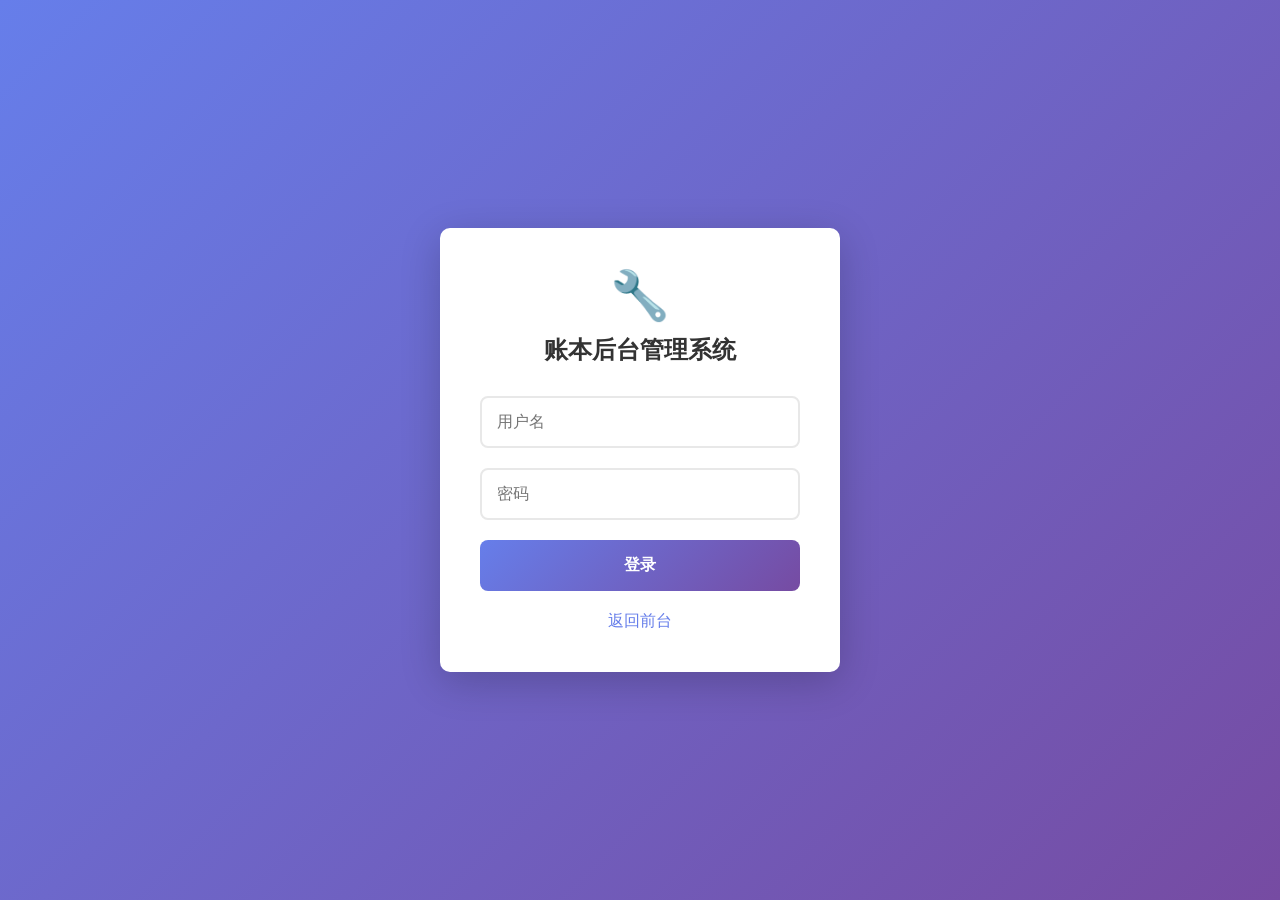
==== admin.html @ 7beb46d8 "添加管理员后台" ====
<!DOCTYPE html>
<html lang="zh-CN">
<head>
    <meta charset="UTF-8">
    <meta name="viewport" content="width=device-width, initial-scale=1.0">
    <title>账本后台管理系统</title>
    <style>
        * {
            margin: 0;
            padding: 0;
            box-sizing: border-box;
        }

        body {
            font-family: -apple-system, BlinkMacSystemFont, 'Segoe UI', Roboto, 'Helvetica Neue', Arial, sans-serif;
            background: #f5f5f5;
            min-height: 100vh;
        }

        .login-page {
            display: flex;
            justify-content: center;
            align-items: center;
            min-height: 100vh;
            background: linear-gradient(135deg, #667eea 0%, #764ba2 100%);
        }

        .login-container {
            background: white;
            padding: 40px;
            border-radius: 10px;
            box-shadow: 0 10px 40px rgba(0,0,0,0.2);
            width: 100%;
            max-width: 400px;
        }

        .login-header {
            text-align: center;
            margin-bottom: 30px;
        }

        .login-header .login-icon {
            font-size: 48px;
            margin-bottom: 10px;
        }

        .login-header h1 {
            font-size: 24px;
            color: #333;
        }

        .login-form-group {
            margin-bottom: 20px;
        }

        .login-form-group input {
            width: 100%;
            padding: 15px;
            border: 2px solid #e8e8e8;
            border-radius: 8px;
            font-size: 16px;
            transition: border-color 0.3s;
        }

        .login-form-group input:focus {
            outline: none;
            border-color: #667eea;
        }

        .login-btn {
            width: 100%;
            padding: 15px;
            border: none;
            border-radius: 8px;
            background: linear-gradient(135deg, #667eea 0%, #764ba2 100%);
            color: white;
            font-size: 16px;
            font-weight: bold;
            cursor: pointer;
            transition: transform 0.2s;
        }

        .login-btn:hover {
            transform: translateY(-2px);
        }

        .back-link {
            display: block;
            text-align: center;
            margin-top: 20px;
            color: #667eea;
            text-decoration: none;
        }

        .back-link:hover {
            text-decoration: underline;
        }

        .container {
            max-width: 1400px;
            margin: 0 auto;
            padding: 20px;
            display: none;
        }

        .container.active {
            display: block;
        }

        .header {
            background: linear-gradient(135deg, #667eea 0%, #764ba2 100%);
            color: white;
            padding: 20px;
            border-radius: 10px;
            margin-bottom: 20px;
            display: flex;
            justify-content: space-between;
            align-items: center;
        }

        .header h1 {
            font-size: 24px;
        }

        .header-actions {
            display: flex;
            gap: 10px;
        }

        .btn {
            padding: 10px 20px;
            border: none;
            border-radius: 5px;
            cursor: pointer;
            font-size: 14px;
            transition: all 0.3s;
        }

        .btn-primary {
            background: #4CAF50;
            color: white;
        }

        .btn-primary:hover {
            background: #45a049;
        }

        .btn-secondary {
            background: #2196F3;
            color: white;
        }

        .btn-secondary:hover {
            background: #1976D2;
        }

        .btn-danger {
            background: #f44336;
            color: white;
        }

        .btn-danger:hover {
            background: #d32f2f;
        }

        .btn-warning {
            background: #FF9800;
            color: white;
        }

        .btn-warning:hover {
            background: #F57C00;
        }

        .btn-sm {
            padding: 5px 10px;
            font-size: 12px;
        }

        .main-content {
            display: grid;
            grid-template-columns: 300px 1fr;
            gap: 20px;
        }

        .sidebar {
            background: white;
            border-radius: 10px;
            padding: 20px;
            height: fit-content;
        }

        .sidebar h3 {
            margin-bottom: 15px;
            color: #333;
        }

        .user-list {
            max-height: 500px;
            overflow-y: auto;
        }

        .user-item {
            padding: 12px;
            border-bottom: 1px solid #eee;
            cursor: pointer;
            transition: all 0.3s;
            border-radius: 5px;
        }

        .user-item:hover {
            background: #f0f0f0;
        }

        .user-item.active {
            background: #e3f2fd;
            border-left: 3px solid #2196F3;
        }

        .user-item .username {
            font-weight: bold;
            color: #333;
        }

        .user-item .stats {
            font-size: 12px;
            color: #666;
            margin-top: 5px;
        }

        .content-area {
            background: white;
            border-radius: 10px;
            padding: 20px;
        }

        .section-title {
            font-size: 20px;
            margin-bottom: 20px;
            padding-bottom: 10px;
            border-bottom: 2px solid #eee;
            color: #333;
        }

        .user-info {
            margin-bottom: 30px;
        }

        .info-grid {
            display: grid;
            grid-template-columns: repeat(auto-fit, minmax(200px, 1fr));
            gap: 15px;
            margin-bottom: 20px;
        }

        .info-item {
            background: #f9f9f9;
            padding: 15px;
            border-radius: 5px;
        }

        .info-item label {
            display: block;
            font-size: 12px;
            color: #666;
            margin-bottom: 5px;
        }

        .info-item .value {
            font-size: 16px;
            font-weight: bold;
            color: #333;
        }

        .user-actions {
            display: flex;
            gap: 10px;
            flex-wrap: wrap;
        }

        .notebook-list {
            margin-bottom: 30px;
        }

        .notebook-item {
            border: 1px solid #eee;
            border-radius: 5px;
            padding: 15px;
            margin-bottom: 10px;
            cursor: pointer;
            transition: all 0.3s;
        }

        .notebook-item:hover {
            border-color: #2196F3;
            background: #f9f9f9;
        }

        .notebook-item.active {
            border-color: #2196F3;
            background: #e3f2fd;
        }

        .notebook-header {
            display: flex;
            justify-content: space-between;
            align-items: center;
        }

        .notebook-name {
            font-size: 18px;
            font-weight: bold;
        }

        .notebook-stats {
            font-size: 14px;
            color: #666;
        }

        .records-table {
            width: 100%;
            border-collapse: collapse;
            font-size: 14px;
        }

        .records-table th,
        .records-table td {
            border: 1px solid #ddd;
            padding: 10px;
            text-align: left;
        }

        .records-table th {
            background: #f5f5f5;
            font-weight: bold;
        }

        .records-table tr:nth-child(even) {
            background: #f9f9f9;
        }

        .modal {
            display: none;
            position: fixed;
            top: 0;
            left: 0;
            width: 100%;
            height: 100%;
            background: rgba(0,0,0,0.5);
            z-index: 1000;
            justify-content: center;
            align-items: center;
        }

        .modal.active {
            display: flex;
        }

        .modal-content {
            background: white;
            padding: 30px;
            border-radius: 10px;
            max-width: 500px;
            width: 90%;
            max-height: 90vh;
            overflow-y: auto;
        }

        .modal-header {
            font-size: 20px;
            font-weight: bold;
            margin-bottom: 20px;
            padding-bottom: 10px;
            border-bottom: 2px solid #eee;
        }

        .form-group {
            margin-bottom: 15px;
        }

        .form-group label {
            display: block;
            margin-bottom: 5px;
            font-weight: bold;
            color: #333;
        }

        .form-group input,
        .form-group textarea {
            width: 100%;
            padding: 10px;
            border: 1px solid #ddd;
            border-radius: 5px;
            font-size: 14px;
        }

        .modal-footer {
            margin-top: 20px;
            display: flex;
            gap: 10px;
            justify-content: flex-end;
        }

        .empty-state {
            text-align: center;
            padding: 50px;
            color: #999;
        }

        .tabs {
            display: flex;
            border-bottom: 2px solid #eee;
            margin-bottom: 20px;
        }

        .tab {
            padding: 10px 20px;
            cursor: pointer;
            border-bottom: 2px solid transparent;
            transition: all 0.3s;
        }

        .tab.active {
            border-bottom-color: #2196F3;
            color: #2196F3;
            font-weight: bold;
        }

        .tab-content {
            display: none;
        }

        .tab-content.active {
            display: block;
        }
    </style>
</head>
<body>
    <!-- 登录页面 -->
    <div id="loginPage" class="login-page">
        <div class="login-container">
            <div class="login-header">
                <div class="login-icon">🔧</div>
                <h1>账本后台管理系统</h1>
            </div>
            <form id="loginForm">
                <div class="login-form-group">
                    <input type="text" id="adminUsername" placeholder="用户名" required>
                </div>
                <div class="login-form-group">
                    <input type="password" id="adminPassword" placeholder="密码" required>
                </div>
                <button type="submit" class="login-btn">登录</button>
            </form>
            <a href="index.html" class="back-link">返回前台</a>
        </div>
    </div>

    <!-- 管理页面 -->
    <div id="adminPage" class="container">
        <div class="header">
            <h1>📊 账本后台管理系统</h1>
            <div class="header-actions">
                <button class="btn btn-primary" onclick="AdminApp.showCreateUserModal()">+ 创建账号</button>
                <button class="btn btn-secondary" onclick="AdminApp.showImportModal()">📥 导入数据</button>
                <button class="btn btn-warning" onclick="location.href='index.html'">返回前台</button>
                <button class="btn btn-danger" onclick="AdminApp.logout()">退出登录</button>
            </div>
        </div>

        <div class="main-content">
            <div class="sidebar">
                <h3>用户列表</h3>
                <div class="user-list" id="userList">
                    <div class="empty-state">加载中...</div>
                </div>
            </div>

            <div class="content-area">
                <div class="empty-state" id="emptyState">
                    请选择一个用户查看详情
                </div>
                <div id="userDetail" style="display: none;">
                    <div class="section-title">用户详情</div>
                    <div class="user-info" id="userInfo"></div>
                    
                    <div class="tabs">
                        <div class="tab active" onclick="AdminApp.switchTab('notebooks')">账本列表</div>
                        <div class="tab" onclick="AdminApp.switchTab('actions')">用户操作</div>
                    </div>
                    
                    <div id="tab-notebooks" class="tab-content active">
                        <div class="notebook-list" id="notebookList"></div>
                        <div id="recordsView" style="display: none;">
                            <div class="section-title" style="margin-top: 20px;">
                                <button class="btn btn-sm btn-secondary" onclick="AdminApp.hideRecords()">← 返回</button>
                                账本记录
                            </div>
                            <div class="records-container" id="recordsContainer"></div>
                        </div>
                    </div>
                    
                    <div id="tab-actions" class="tab-content">
                        <div class="user-actions" id="userActions"></div>
                    </div>
                </div>
            </div>
        </div>
    </div>

    <!-- 创建用户弹窗 -->
    <div class="modal" id="createUserModal">
        <div class="modal-content">
            <div class="modal-header">创建新账号</div>
            <div class="form-group">
                <label>用户名 *</label>
                <input type="text" id="newUsername" placeholder="请输入用户名">
            </div>
            <div class="form-group">
                <label>密码 *</label>
                <input type="password" id="newPassword" placeholder="请输入密码">
            </div>
            <div class="form-group">
                <label>公司名称</label>
                <input type="text" id="newCompanyName" placeholder="请输入公司名称">
            </div>
            <div class="form-group">
                <label>联系电话</label>
                <input type="text" id="newCompanyPhone" placeholder="请输入联系电话">
            </div>
            <div class="form-group">
                <label>地址</label>
                <input type="text" id="newCompanyAddress" placeholder="请输入地址">
            </div>
            <div class="form-group">
                <label>微信号</label>
                <input type="text" id="newCompanyWechat" placeholder="请输入微信号">
            </div>
            <div class="modal-footer">
                <button class="btn" onclick="AdminApp.closeModal('createUserModal')">取消</button>
                <button class="btn btn-primary" onclick="AdminApp.createUser()">创建</button>
            </div>
        </div>
    </div>

    <!-- 修改密码弹窗 -->
    <div class="modal" id="changePasswordModal">
        <div class="modal-content">
            <div class="modal-header">修改密码</div>
            <div class="form-group">
                <label>新密码 *</label>
                <input type="password" id="changePassword" placeholder="请输入新密码">
            </div>
            <div class="modal-footer">
                <button class="btn" onclick="AdminApp.closeModal('changePasswordModal')">取消</button>
                <button class="btn btn-primary" onclick="AdminApp.changePassword()">确认修改</button>
            </div>
        </div>
    </div>

    <!-- 修改用户信息弹窗 -->
    <div class="modal" id="editUserModal">
        <div class="modal-content">
            <div class="modal-header">修改用户信息</div>
            <div class="form-group">
                <label>公司名称</label>
                <input type="text" id="editCompanyName" placeholder="请输入公司名称">
            </div>
            <div class="form-group">
                <label>联系电话</label>
                <input type="text" id="editCompanyPhone" placeholder="请输入联系电话">
            </div>
            <div class="form-group">
                <label>地址</label>
                <input type="text" id="editCompanyAddress" placeholder="请输入地址">
            </div>
            <div class="form-group">
                <label>微信号</label>
                <input type="text" id="editCompanyWechat" placeholder="请输入微信号">
            </div>
            <div class="modal-footer">
                <button class="btn" onclick="AdminApp.closeModal('editUserModal')">取消</button>
                <button class="btn btn-primary" onclick="AdminApp.updateUser()">保存</button>
            </div>
        </div>
    </div>

    <!-- 删除确认弹窗 -->
    <div class="modal" id="deleteUserModal">
        <div class="modal-content">
            <div class="modal-header">确认删除</div>
            <p>确定要删除该用户吗？此操作不可恢复！</p>
            <div class="modal-footer">
                <button class="btn" onclick="AdminApp.closeModal('deleteUserModal')">取消</button>
                <button class="btn btn-danger" onclick="AdminApp.deleteUser()">确认删除</button>
            </div>
        </div>
    </div>

    <!-- 导入数据弹窗 -->
    <div class="modal" id="importModal">
        <div class="modal-content">
            <div class="modal-header">导入数据</div>
            <div class="form-group">
                <label>JSON数据文件</label>
                <input type="file" id="importFile" accept=".json">
            </div>
            <div class="form-group">
                <label>新用户密码 *</label>
                <input type="password" id="importPassword" placeholder="请设置新用户的密码">
            </div>
            <div class="modal-footer">
                <button class="btn" onclick="AdminApp.closeModal('importModal')">取消</button>
                <button class="btn btn-primary" onclick="AdminApp.importData()">导入</button>
            </div>
        </div>
    </div>

    <script src="js/admin.js"></script>
</body>
</html>
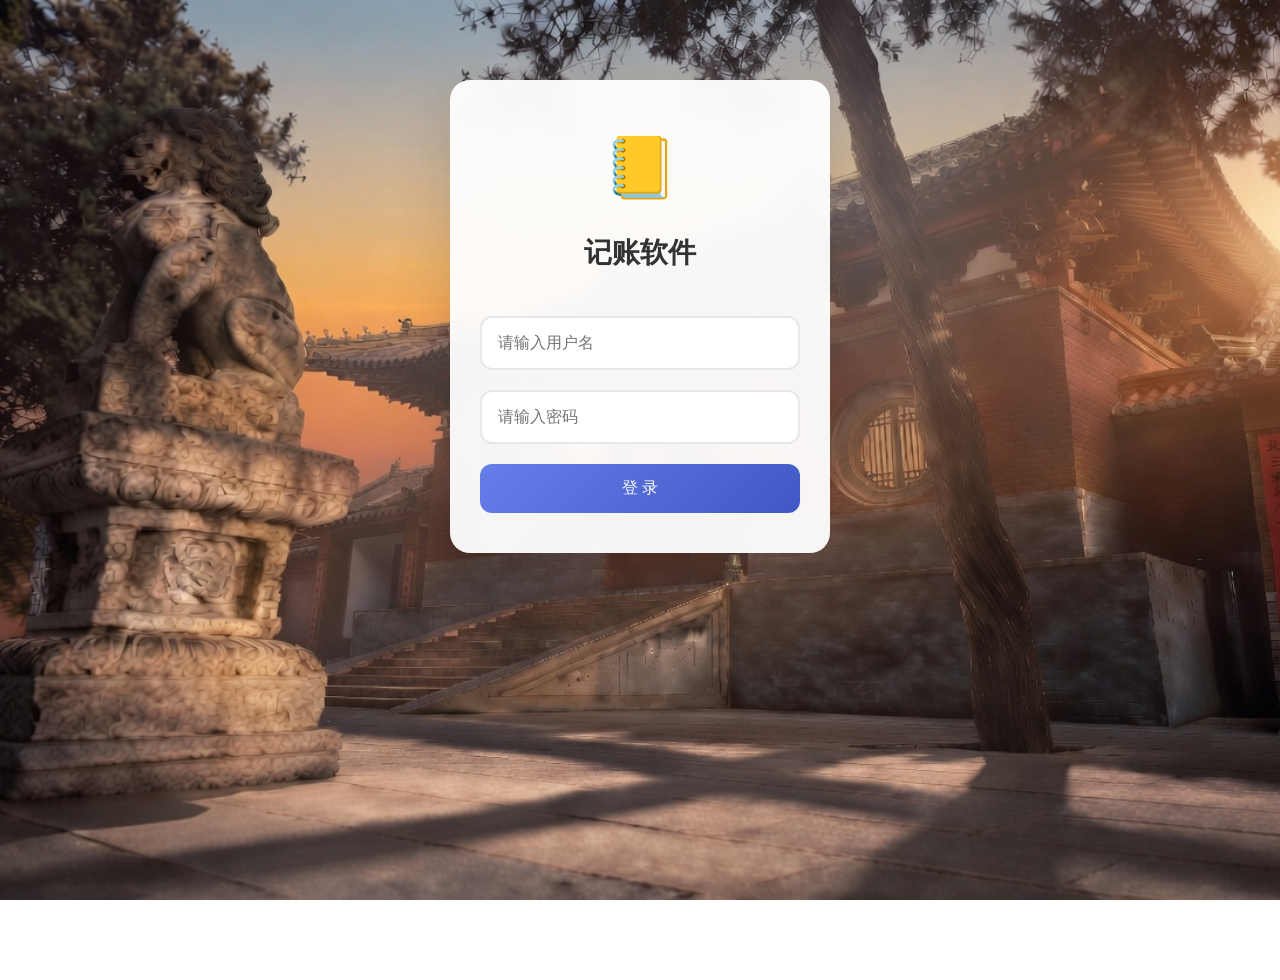
==== commit 8a2e4593: "添加管理员后台" ====
--- a/admin.html
+++ b/admin.html
@@ -17,94 +17,10 @@
             min-height: 100vh;
         }
 
-        .login-page {
-            display: flex;
-            justify-content: center;
-            align-items: center;
-            min-height: 100vh;
-            background: linear-gradient(135deg, #667eea 0%, #764ba2 100%);
-        }
-
-        .login-container {
-            background: white;
-            padding: 40px;
-            border-radius: 10px;
-            box-shadow: 0 10px 40px rgba(0,0,0,0.2);
-            width: 100%;
-            max-width: 400px;
-        }
-
-        .login-header {
-            text-align: center;
-            margin-bottom: 30px;
-        }
-
-        .login-header .login-icon {
-            font-size: 48px;
-            margin-bottom: 10px;
-        }
-
-        .login-header h1 {
-            font-size: 24px;
-            color: #333;
-        }
-
-        .login-form-group {
-            margin-bottom: 20px;
-        }
-
-        .login-form-group input {
-            width: 100%;
-            padding: 15px;
-            border: 2px solid #e8e8e8;
-            border-radius: 8px;
-            font-size: 16px;
-            transition: border-color 0.3s;
-        }
-
-        .login-form-group input:focus {
-            outline: none;
-            border-color: #667eea;
-        }
-
-        .login-btn {
-            width: 100%;
-            padding: 15px;
-            border: none;
-            border-radius: 8px;
-            background: linear-gradient(135deg, #667eea 0%, #764ba2 100%);
-            color: white;
-            font-size: 16px;
-            font-weight: bold;
-            cursor: pointer;
-            transition: transform 0.2s;
-        }
-
-        .login-btn:hover {
-            transform: translateY(-2px);
-        }
-
-        .back-link {
-            display: block;
-            text-align: center;
-            margin-top: 20px;
-            color: #667eea;
-            text-decoration: none;
-        }
-
-        .back-link:hover {
-            text-decoration: underline;
-        }
-
         .container {
             max-width: 1400px;
             margin: 0 auto;
             padding: 20px;
-            display: none;
-        }
-
-        .container.active {
-            display: block;
         }
 
         .header {
@@ -436,26 +352,6 @@
     </style>
 </head>
 <body>
-    <!-- 登录页面 -->
-    <div id="loginPage" class="login-page">
-        <div class="login-container">
-            <div class="login-header">
-                <div class="login-icon">🔧</div>
-                <h1>账本后台管理系统</h1>
-            </div>
-            <form id="loginForm">
-                <div class="login-form-group">
-                    <input type="text" id="adminUsername" placeholder="用户名" required>
-                </div>
-                <div class="login-form-group">
-                    <input type="password" id="adminPassword" placeholder="密码" required>
-                </div>
-                <button type="submit" class="login-btn">登录</button>
-            </form>
-            <a href="index.html" class="back-link">返回前台</a>
-        </div>
-    </div>
-
     <!-- 管理页面 -->
     <div id="adminPage" class="container">
         <div class="header">
